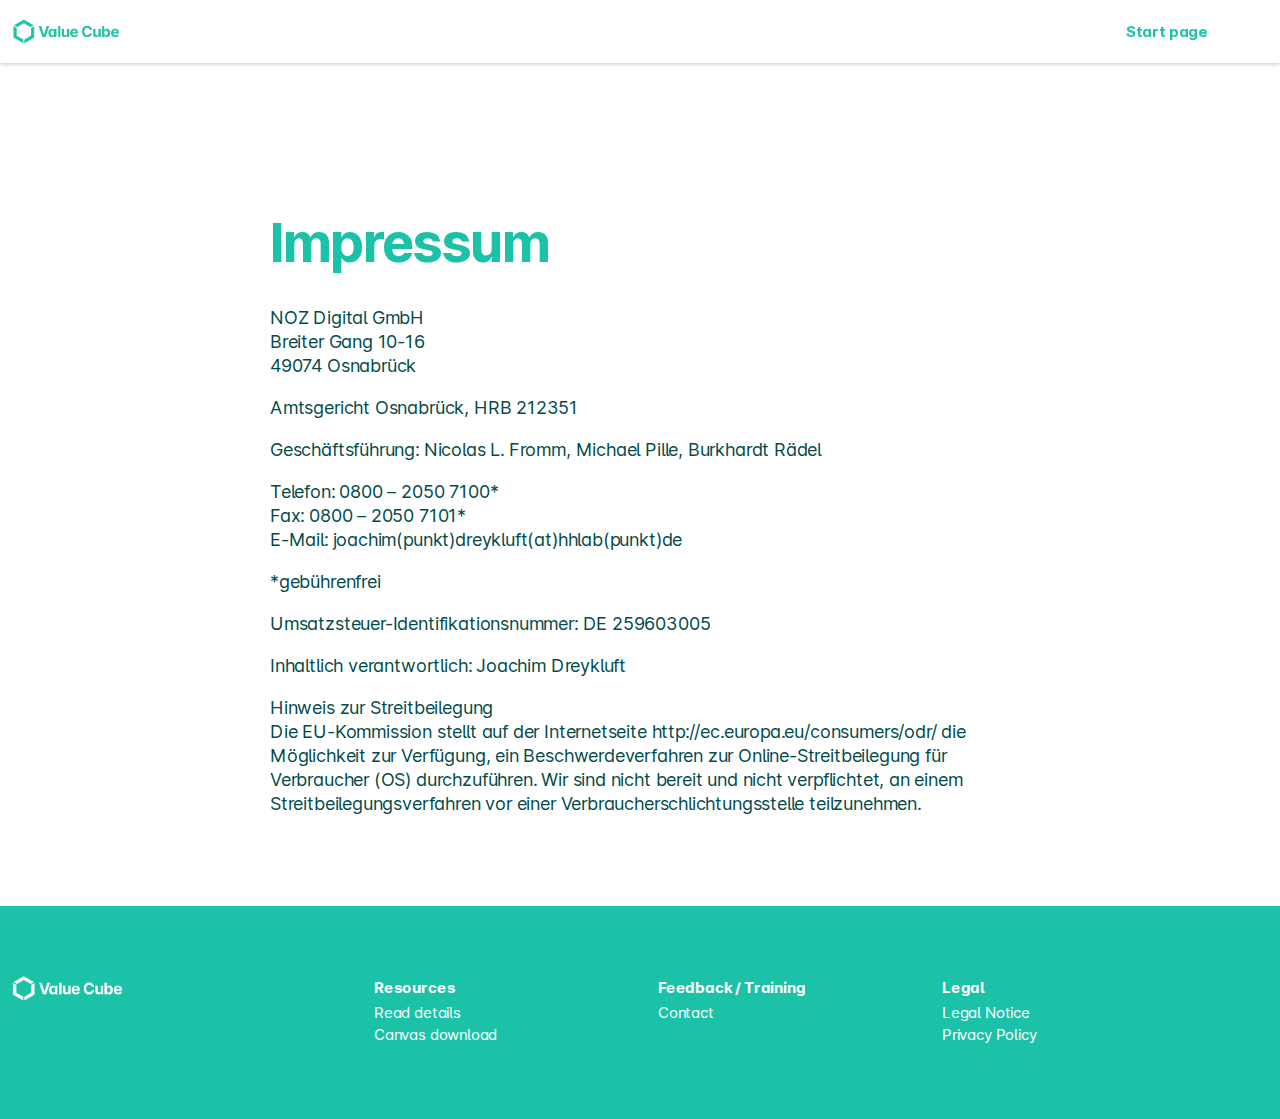
==== legal.html @ b4aae316 "Add current development state" ====
<!DOCTYPE html>
<html lang="de">
  <head>
    <meta charset="utf-8">
    <meta http-equiv="X-UA-Compatible" content="ie=edge,chrome=1">
    <meta name="viewport" content="width=device-width, initial-scale=1, shrink-to-fit=no">

    <title>The Value Cube</title>

    <meta name="author" content="Wolfgang Wopperer-Beholz">

    <link rel="shortcut icon" href="favicon.ico" />

    <meta name="robots" content="noindex">

    <link rel="stylesheet" href="css/styles.css"/>
    <script src="js/headroom.min.js"></script>
    <script src="js/aos.js"></script>
    <script src="js/main.js"></script>
  </head>
  <body>

    <header class="block block-pf-navigation">
      <div class="container">
        <div class="block-pf-navigation--logo">
          <a href="/">
            <img src="media/Logo small.png" alt="Value Cube logo">
          </a>
        </div>
        <nav class="block-pf-navigation--nav">
          <ul>
            <li class="nav-item  menu-item-">
              <a href="/" title="Go to start page">Start page</a>
            </li>
          </ul>
        </nav>
      </div>
    </header>

    <section class="markupcontent">
      <div class="container">
        <h1>Impressum</h1>

        <p>NOZ Digital GmbH<br />
        Breiter Gang 10-16<br />
        49074 Osnabrück</p>

        <p>Amtsgericht Osnabrück, HRB 212351</p>

        <p>Geschäftsführung: Nicolas L. Fromm, Michael Pille, Burkhardt Rädel</p>

        <p>Telefon: 0800 – 2050 7100*<br />
        Fax: 0800 – 2050 7101*<br />
        E-Mail: joachim(punkt)dreykluft(at)hhlab(punkt)de</p>

        <p>*gebührenfrei</p>

        <p>Umsatzsteuer-Identifikationsnummer: DE 259603005</p>

        <p>Inhaltlich verantwortlich: Joachim Dreykluft</p>

        <p>Hinweis zur Streitbeilegung<br />
        Die EU-Kommission stellt auf der Internetseite http://ec.europa.eu/consumers/odr/ die Möglichkeit zur Verfügung, ein Beschwerdeverfahren zur Online-Streitbeilegung für Verbraucher (OS) durchzuführen. Wir sind nicht bereit und nicht verpflichtet, an einem Streitbeilegungsverfahren vor einer Verbraucherschlichtungsstelle teilzunehmen.</p>
      </div>
    </section>

<!-- TODO Footer von index.html holen!! -->
<section class="block block-pf-footer" id="">
  <div class="block-pf-footer__container">
    <div class="block-pf-footer__logo">
      <img src="media/Logo small white.png" alt="Value Cube logo">
    </div>
    <div class="block-pf-footer__nav">
      <div class="block-pf-footer__nav__more">
        <div>
          <div class="block-pf-footer__nav__more__head">Resources</div>
          <ul>

            <li class="linklist">
              <a href="" title="Go to ">Read details</a>
            </li>

            <li class="linklist">
              <a href="media/guide.pdf" title="Go to ">Canvas download</a>
            </li>

          </ul>
        </div>

        <div>
          <div class="block-pf-footer__nav__more__head">Feedback / Training</div>
          <ul>

            <li class="linklist">
              <a href="mailto:hello@valuecube.org" title="Get in touch">Contact</a>
            </li>

          </ul>
        </div>

        <div>
          <div class="block-pf-footer__nav__more__head">Legal</div>
          <ul>

            <li class="linklist">
              <a href="legal.html" title="Go to Legal Notice">Legal Notice</a>
            </li>

            <li class="linklist">
              <a href="privacy.html" title="Go to Privacy Policy">Privacy Policy</a>
            </li>

          </ul>
        </div>

      </div>
    </div>
  </div>
</section>

  </body>
</html>
---- css/styles.css ----
@import "imports/reset.css";
@import "imports/variables.css";
@import "imports/fonts.css";
@import "imports/type.css";
@import "imports/layout.css";
@import "imports/block.css";

/* Components */
@import "imports/button.css";
@import "imports/input.css";

/* Layouts */
@import "imports/markupcontent.css";

/* Blocks */
@import "imports/block-header-1.css";
@import "imports/block-header-2.css";
@import "imports/block-header-3.css";
@import "imports/block-hero-1.css";
@import "imports/block-hero-2.css";
@import "imports/block-hero-3.css";
@import "imports/block-one-column-1.css";
@import "imports/block-two-column-1.css";
@import "imports/block-three-column-1.css";
@import "imports/block-four-column-1.css";
@import "imports/block-cta-bar.css";
@import "imports/block-footer-1.css";
@import "imports/block-footer-2.css";
@import "imports/block-text-1.css";
@import "imports/block-feature-1.css";
@import "imports/block-feature-2.css";
@import "imports/block-media-1.css";
@import "imports/block-media-2.css";
@import "imports/block-field-animation-1.css";
@import "imports/block-feature-list-1.css";
@import "imports/block-logos-1.css";
@import "imports/block-pf-navigation.css";
@import "imports/block-pf-footer.css";
@import "imports/block-pf-youtube-video.css";

/* External */
@import "imports/aos.css";
@import "imports/fa-base.css";
@import "imports/fa-brands.css";
@import "imports/fa-solid.css";

html {
  font-size: 18px;
  scroll-behavior: smooth;
}

*::-moz-selection {
  background: var(--color-primary-1);
  color: var(--color-white);
}

*::-webkit-selection {
  background: var(--color-primary-1);
  color: var(--color-white);
}

*::selection {
  background: var(--color-primary-1);
  color: var(--color-white);
}
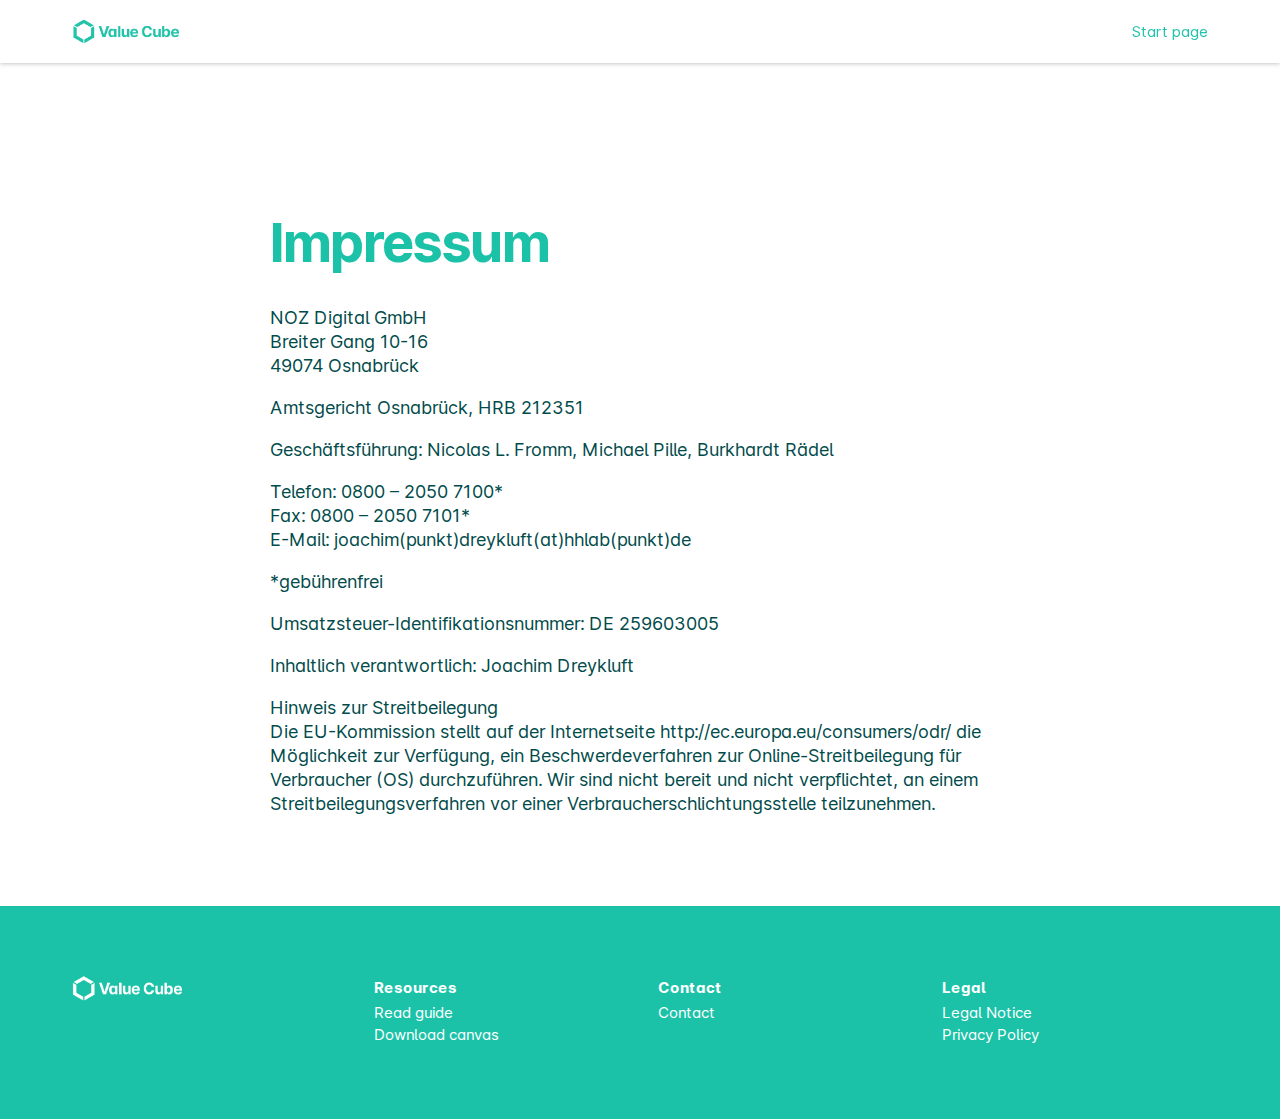
==== commit cd90f095: "Adjust footer on all pages" ====
--- a/legal.html
+++ b/legal.html
@@ -77,18 +77,18 @@
           <ul>
 
             <li class="linklist">
-              <a href="" title="Go to ">Read details</a>
+              <a href="" title="Go to guide">Read guide</a>
             </li>
 
             <li class="linklist">
-              <a href="media/guide.pdf" title="Go to ">Canvas download</a>
+              <a href="https://github.com/Value-Cube/docs/raw/main/Canvas.pdf" title="Download canvas">Download canvas</a>
             </li>
 
           </ul>
         </div>
 
         <div>
-          <div class="block-pf-footer__nav__more__head">Feedback / Training</div>
+          <div class="block-pf-footer__nav__more__head">Contact</div>
           <ul>
 
             <li class="linklist">
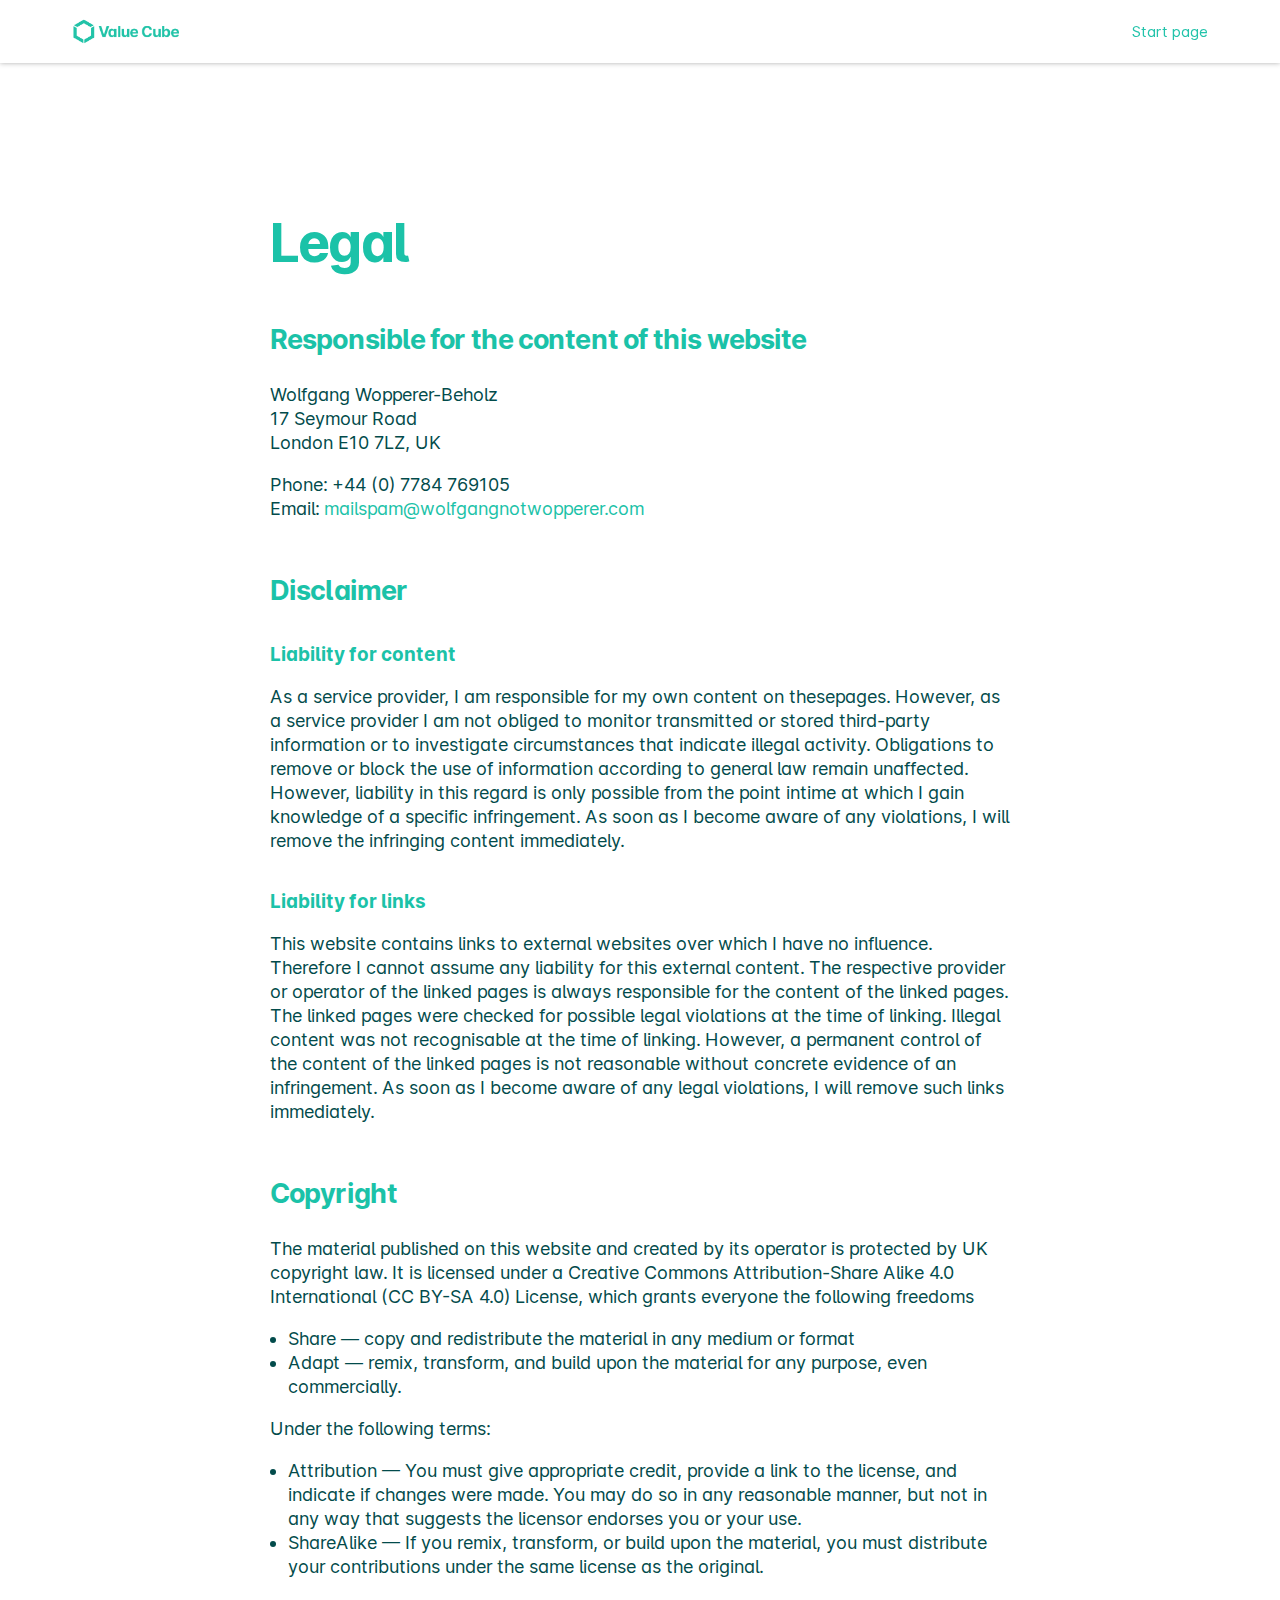
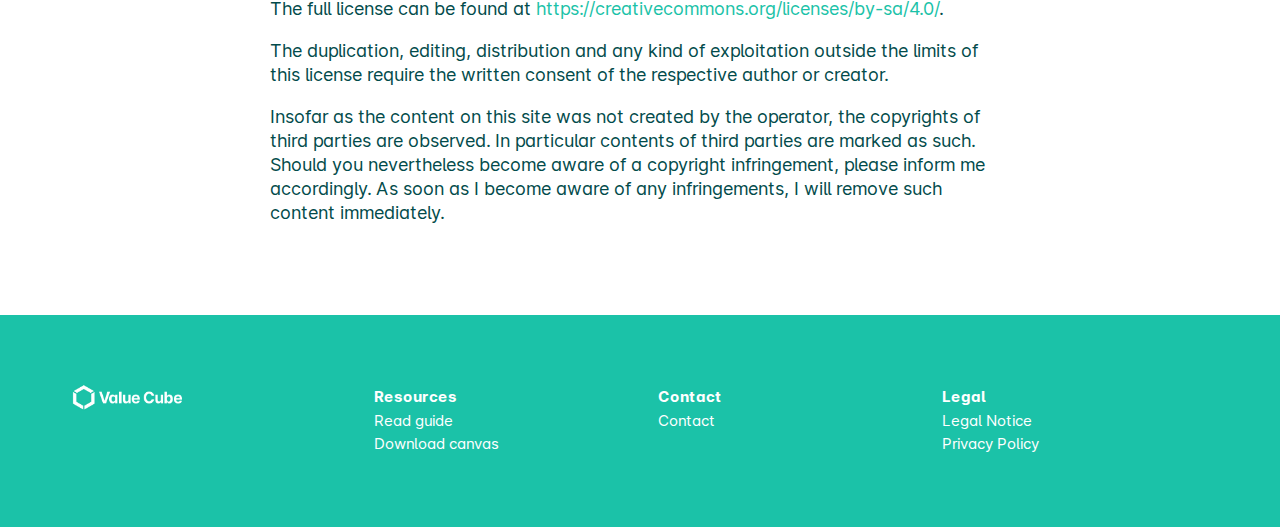
==== commit db156a4e: "Change privacy and legal page" ====
--- a/legal.html
+++ b/legal.html
@@ -1,122 +1,121 @@
 <!DOCTYPE html>
 <html lang="de">
-  <head>
+
+<head>
     <meta charset="utf-8">
     <meta http-equiv="X-UA-Compatible" content="ie=edge,chrome=1">
     <meta name="viewport" content="width=device-width, initial-scale=1, shrink-to-fit=no">
-
     <title>The Value Cube</title>
-
     <meta name="author" content="Wolfgang Wopperer-Beholz">
-
     <link rel="shortcut icon" href="favicon.ico" />
-
     <meta name="robots" content="noindex">
-
-    <link rel="stylesheet" href="css/styles.css"/>
+    <link rel="stylesheet" href="css/styles.css" />
     <script src="js/headroom.min.js"></script>
     <script src="js/aos.js"></script>
     <script src="js/main.js"></script>
-  </head>
-  <body>
+</head>
+
+<body>
 
     <header class="block block-pf-navigation">
-      <div class="container">
-        <div class="block-pf-navigation--logo">
-          <a href="/">
-            <img src="media/Logo small.png" alt="Value Cube logo">
-          </a>
+        <div class="container">
+            <div class="block-pf-navigation--logo">
+                <a href="/">
+                    <img src="media/Logo small.png" alt="Value Cube logo">
+                </a>
+            </div>
+            <nav class="block-pf-navigation--nav">
+                <ul>
+                    <li class="nav-item  menu-item-">
+                        <a href="/" title="Go to start page">Start page</a>
+                    </li>
+                </ul>
+            </nav>
         </div>
-        <nav class="block-pf-navigation--nav">
-          <ul>
-            <li class="nav-item  menu-item-">
-              <a href="/" title="Go to start page">Start page</a>
-            </li>
-          </ul>
-        </nav>
-      </div>
     </header>
-
     <section class="markupcontent">
-      <div class="container">
-        <h1>Impressum</h1>
-
-        <p>NOZ Digital GmbH<br />
-        Breiter Gang 10-16<br />
-        49074 Osnabrück</p>
-
-        <p>Amtsgericht Osnabrück, HRB 212351</p>
-
-        <p>Geschäftsführung: Nicolas L. Fromm, Michael Pille, Burkhardt Rädel</p>
-
-        <p>Telefon: 0800 – 2050 7100*<br />
-        Fax: 0800 – 2050 7101*<br />
-        E-Mail: joachim(punkt)dreykluft(at)hhlab(punkt)de</p>
-
-        <p>*gebührenfrei</p>
-
-        <p>Umsatzsteuer-Identifikationsnummer: DE 259603005</p>
-
-        <p>Inhaltlich verantwortlich: Joachim Dreykluft</p>
-
-        <p>Hinweis zur Streitbeilegung<br />
-        Die EU-Kommission stellt auf der Internetseite http://ec.europa.eu/consumers/odr/ die Möglichkeit zur Verfügung, ein Beschwerdeverfahren zur Online-Streitbeilegung für Verbraucher (OS) durchzuführen. Wir sind nicht bereit und nicht verpflichtet, an einem Streitbeilegungsverfahren vor einer Verbraucherschlichtungsstelle teilzunehmen.</p>
-      </div>
+        <div class="container">
+            <h1>Legal</h1>
+            <h2 id="responsible-for-the-content-of-this-website">Responsible for the content of this website</h2>
+            <p>Wolfgang Wopperer-Beholz<br />
+                17 Seymour Road<br />
+                London E10 7LZ, UK</p>
+            <p>Phone: +44 (0) 7784 769105<br />
+                Email: <a class="mailto">mail<span>spam</span>@wolfgang<span>not</span>wopperer.com</a></p>
+            <h2 id="disclaimer">Disclaimer</h2>
+            <h3 id="liability-for-content">Liability for content</h3>
+            <p>As a service provider, I am responsible for my own content on thesepages. However, as a service provider I am not obliged to monitor transmitted or stored third-party information or to investigate circumstances that indicate illegal activity. Obligations to remove or block the use of information according to general law remain unaffected. However, liability in this regard is only possible from the point intime at which I gain knowledge of a specific infringement. As soon as I become aware of any violations, I will remove the infringing content immediately.</p>
+            <h3 id="liability-for-links">Liability for links</h3>
+            <p>This website contains links to external websites over which I have no influence. Therefore I cannot assume any liability for this external content. The respective provider or operator of the linked pages is always responsible for the content of the linked pages. The linked pages were checked for possible legal violations at the time of linking. Illegal content was not recognisable at the time of linking. However, a permanent control of the content of the linked pages is not reasonable without concrete evidence of an infringement. As soon as I become aware of any legal violations, I will remove such links immediately.</p>
+            <h2 id="copyright">Copyright</h2>
+            <p>The material published on this website and created by its operator is protected by UK copyright law. It is licensed under a Creative Commons Attribution-Share Alike 4.0 International (CC BY-SA 4.0) License, which grants everyone the following freedoms</p>
+            <ul>
+                <li>Share — copy and redistribute the material in any medium or format</li>
+                <li>Adapt — remix, transform, and build upon the material for any purpose, even commercially.</li>
+            </ul>
+            <p>Under the following terms:</p>
+            <ul>
+                <li>Attribution — You must give appropriate credit, provide a link to the license, and indicate if changes were made. You may do so in any reasonable manner, but not in any way that suggests the licensor endorses you or your use.</li>
+                <li>ShareAlike — If you remix, transform, or build upon the material, you must distribute your contributions under the same license as the original.</li>
+            </ul>
+            <p>The full license can be found at <a href="https://creativecommons.org/licenses/by-sa/4.0/">https://creativecommons.org/licenses/by-sa/4.0/</a>.</p>
+            <p>The duplication, editing, distribution and any kind of exploitation outside the limits of this license require the written consent of the respective author or creator.</p>
+            <p>Insofar as the content on this site was not created by the operator, the copyrights of third parties are observed. In particular contents of third parties are marked as such. Should you nevertheless become aware of a copyright infringement, please inform me accordingly. As soon as I become aware of any infringements, I will remove such content immediately.</p>
+        </div>
     </section>
 
-<!-- TODO Footer von index.html holen!! -->
-<section class="block block-pf-footer" id="">
-  <div class="block-pf-footer__container">
-    <div class="block-pf-footer__logo">
-      <img src="media/Logo small white.png" alt="Value Cube logo">
-    </div>
-    <div class="block-pf-footer__nav">
-      <div class="block-pf-footer__nav__more">
-        <div>
-          <div class="block-pf-footer__nav__more__head">Resources</div>
-          <ul>
+    <section class="block block-pf-footer" id="">
+        <div class="block-pf-footer__container">
+            <div class="block-pf-footer__logo">
+                <img src="media/Logo small white.png" alt="Value Cube logo">
+            </div>
+            <div class="block-pf-footer__nav">
+                <div class="block-pf-footer__nav__more">
+                    <div>
+                        <div class="block-pf-footer__nav__more__head">Resources</div>
+                        <ul>
 
-            <li class="linklist">
-              <a href="" title="Go to guide">Read guide</a>
-            </li>
+                            <li class="linklist">
+                                <a href="https://github.com/Value-Cube/docs/raw/main/Value%20Cube%20Guide.pdf" title="Go to guide">Read guide</a>
+                            </li>
 
-            <li class="linklist">
-              <a href="https://github.com/Value-Cube/docs/raw/main/Canvas.pdf" title="Download canvas">Download canvas</a>
-            </li>
+                            <li class="linklist">
+                                <a href="https://github.com/Value-Cube/docs/raw/main/Value%20Cube%20Canvas.pdf" title="Download canvas">Download canvas</a>
+                            </li>
 
-          </ul>
+                        </ul>
+                    </div>
+
+                    <div>
+                        <div class="block-pf-footer__nav__more__head">Contact</div>
+                        <ul>
+
+                            <li class="linklist">
+                                <a href="mailto:hello@valuecube.org" title="Get in touch">Contact</a>
+                            </li>
+
+                        </ul>
+                    </div>
+
+                    <div>
+                        <div class="block-pf-footer__nav__more__head">Legal</div>
+                        <ul>
+
+                            <li class="linklist">
+                                <a href="legal.html" title="Go to Legal Notice">Legal Notice</a>
+                            </li>
+
+                            <li class="linklist">
+                                <a href="privacy.html" title="Go to Privacy Policy">Privacy Policy</a>
+                            </li>
+
+                        </ul>
+                    </div>
+
+                </div>
+            </div>
         </div>
+    </section>
+</body>
 
-        <div>
-          <div class="block-pf-footer__nav__more__head">Contact</div>
-          <ul>
-
-            <li class="linklist">
-              <a href="mailto:hello@valuecube.org" title="Get in touch">Contact</a>
-            </li>
-
-          </ul>
-        </div>
-
-        <div>
-          <div class="block-pf-footer__nav__more__head">Legal</div>
-          <ul>
-
-            <li class="linklist">
-              <a href="legal.html" title="Go to Legal Notice">Legal Notice</a>
-            </li>
-
-            <li class="linklist">
-              <a href="privacy.html" title="Go to Privacy Policy">Privacy Policy</a>
-            </li>
-
-          </ul>
-        </div>
-
-      </div>
-    </div>
-  </div>
-</section>
-
-  </body>
-</html>
+</html>